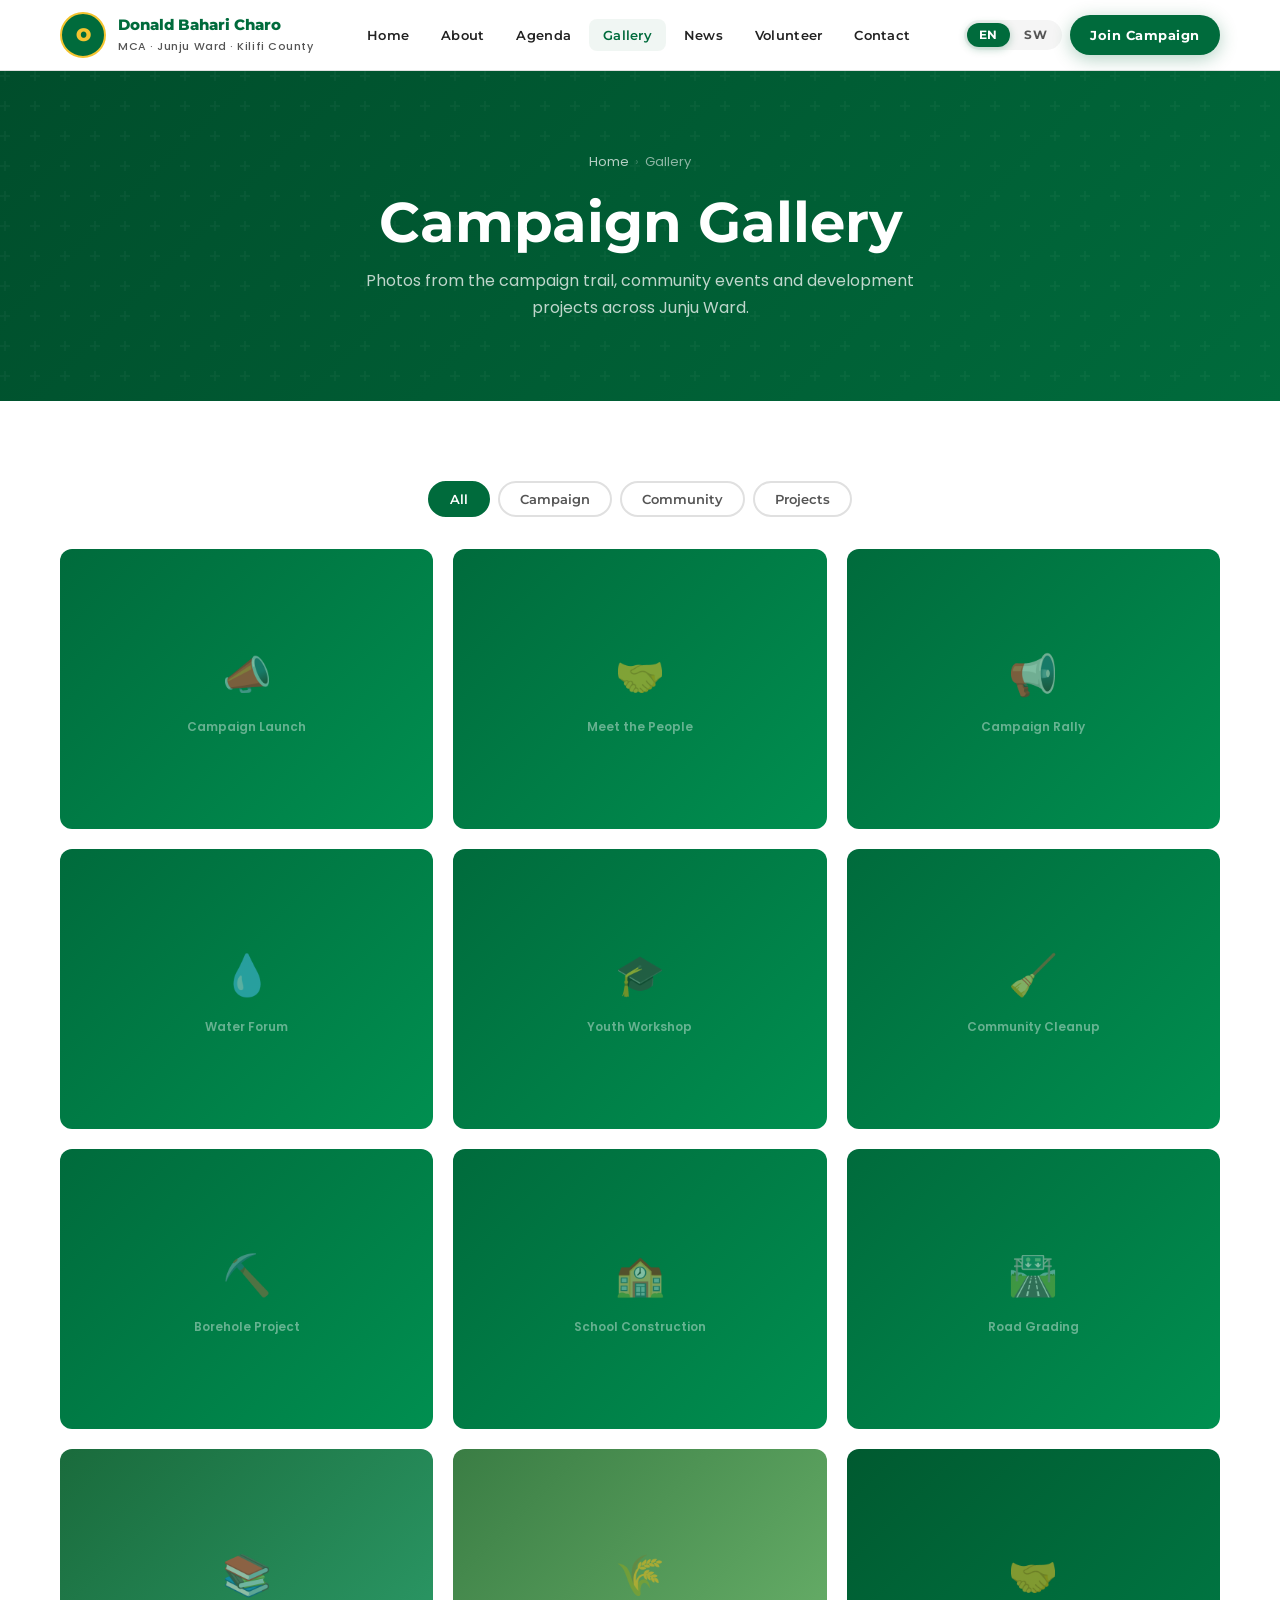
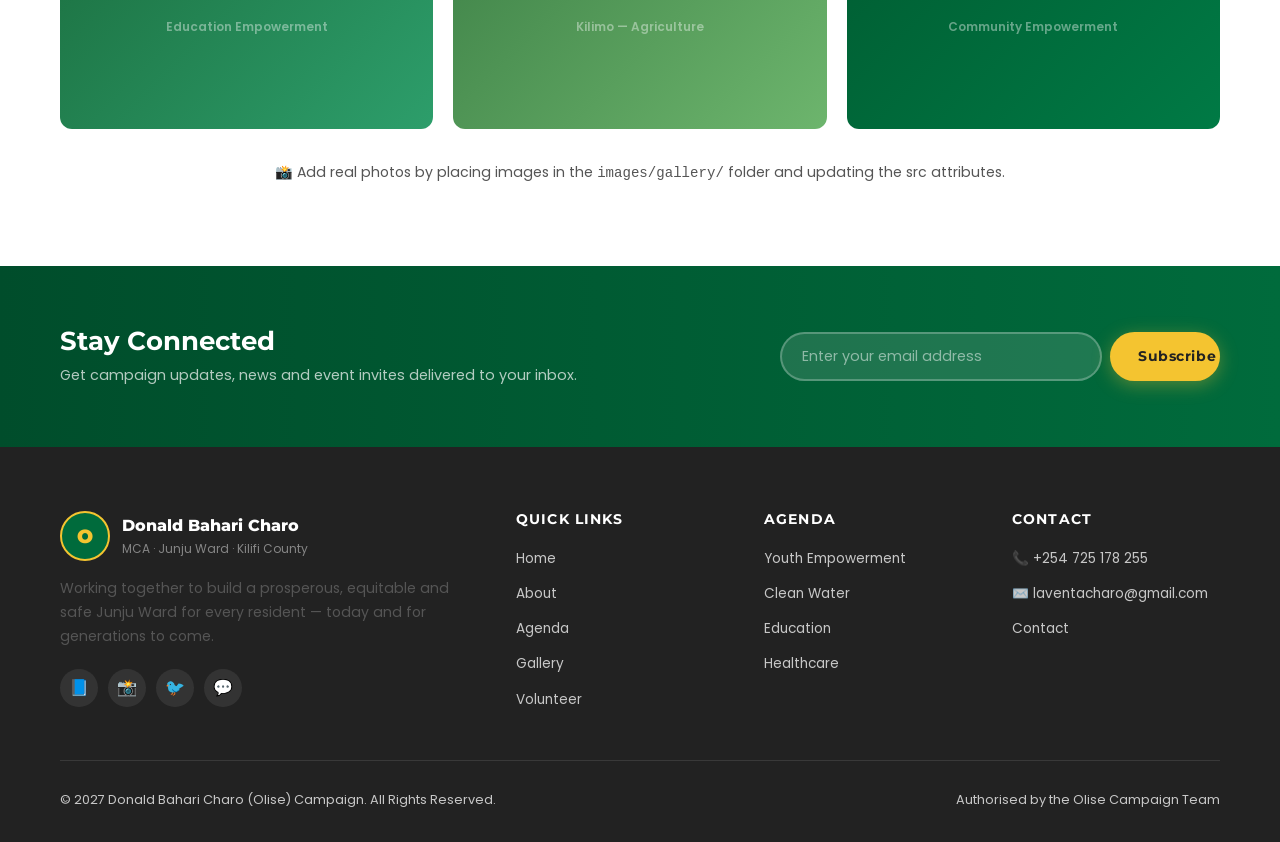
==== gallery.html @ 9260ac58 "Initial commit" ====
<!DOCTYPE html>
<html lang="en">
<head>
  <meta charset="UTF-8" />
  <meta name="viewport" content="width=device-width, initial-scale=1.0" />
  <title>Gallery — Donald Bahari Charo (Olise) MCA Candidate Junju Ward</title>
  <link rel="stylesheet" href="css/style.css" />
</head>
<body>

<!-- NAVBAR -->
<nav class="navbar">
  <div class="container">
    <div class="navbar-inner">
      <a href="index.html" class="navbar-brand">
        <div class="navbar-logo">O</div>
        <div class="navbar-brand-text">
          <span class="navbar-brand-name">Donald Bahari Charo</span>
          <span class="navbar-brand-sub">MCA · Junju Ward · Kilifi County</span>
        </div>
      </a>
      <ul class="navbar-nav">
        <li><a href="index.html" class="nav-link" data-i18n="nav_home">Home</a></li>
        <li><a href="about.html" class="nav-link" data-i18n="nav_about">About</a></li>
        <li><a href="agenda.html" class="nav-link" data-i18n="nav_agenda">Agenda</a></li>
        <li><a href="gallery.html" class="nav-link active" data-i18n="nav_gallery">Gallery</a></li>
        <li><a href="news.html" class="nav-link" data-i18n="nav_news">News</a></li>
        <li><a href="volunteer.html" class="nav-link" data-i18n="nav_volunteer">Volunteer</a></li>
        <li><a href="contact.html" class="nav-link" data-i18n="nav_contact">Contact</a></li>
      </ul>
      <div class="navbar-actions">
        <div class="lang-switcher">
          <button class="lang-btn active" data-lang="en">EN</button>
          <button class="lang-btn" data-lang="sw">SW</button>
        </div>
        <a href="volunteer.html" class="btn btn-primary btn-sm" data-i18n="nav_join">Join Campaign</a>
      </div>
      <button class="hamburger" aria-label="Toggle menu"><span></span><span></span><span></span></button>
    </div>
    <div class="mobile-menu">
      <a href="index.html" class="nav-link" data-i18n="nav_home">Home</a>
      <a href="about.html" class="nav-link" data-i18n="nav_about">About</a>
      <a href="agenda.html" class="nav-link" data-i18n="nav_agenda">Agenda</a>
      <a href="gallery.html" class="nav-link" data-i18n="nav_gallery">Gallery</a>
      <a href="news.html" class="nav-link" data-i18n="nav_news">News</a>
      <a href="volunteer.html" class="nav-link" data-i18n="nav_volunteer">Volunteer</a>
      <a href="contact.html" class="nav-link" data-i18n="nav_contact">Contact</a>
      <div style="padding:12px 24px;display:flex;gap:8px;">
        <button class="lang-btn" data-lang="en">EN</button>
        <button class="lang-btn" data-lang="sw">SW</button>
      </div>
    </div>
  </div>
</nav>

<!-- PAGE HERO -->
<section class="page-hero">
  <div class="container">
    <div class="breadcrumb">
      <a href="index.html">Home</a><span class="breadcrumb-sep">›</span><span data-i18n="nav_gallery">Gallery</span>
    </div>
    <h1 data-i18n="gallery_page_title">Campaign Gallery</h1>
    <p data-i18n="gallery_page_sub">Photos from the campaign trail, community events and development projects across Junju Ward.</p>
  </div>
</section>

<!-- GALLERY -->
<section class="section">
  <div class="container">
    <div class="gallery-filters">
      <button class="filter-btn active" data-filter="all" data-i18n="gallery_filter_all">All</button>
      <button class="filter-btn" data-filter="campaign" data-i18n="gallery_filter_campaign">Campaign</button>
      <button class="filter-btn" data-filter="community" data-i18n="gallery_filter_community">Community</button>
      <button class="filter-btn" data-filter="projects" data-i18n="gallery_filter_projects">Projects</button>
    </div>
    <div class="gallery-grid">
      <!-- Campaign photos -->
      <div class="gallery-item fade-in" data-category="campaign">
        <div class="gallery-placeholder">📣<span>Campaign Launch</span></div>
        <div class="gallery-overlay">🔍</div>
      </div>
      <div class="gallery-item fade-in stagger-1" data-category="campaign">
        <div class="gallery-placeholder">🤝<span>Meet the People</span></div>
        <div class="gallery-overlay">🔍</div>
      </div>
      <div class="gallery-item fade-in stagger-2" data-category="campaign">
        <div class="gallery-placeholder">📢<span>Campaign Rally</span></div>
        <div class="gallery-overlay">🔍</div>
      </div>
      <!-- Community events -->
      <div class="gallery-item fade-in stagger-1" data-category="community">
        <div class="gallery-placeholder">💧<span>Water Forum</span></div>
        <div class="gallery-overlay">🔍</div>
      </div>
      <div class="gallery-item fade-in stagger-2" data-category="community">
        <div class="gallery-placeholder">🎓<span>Youth Workshop</span></div>
        <div class="gallery-overlay">🔍</div>
      </div>
      <div class="gallery-item fade-in stagger-3" data-category="community">
        <div class="gallery-placeholder">🧹<span>Community Cleanup</span></div>
        <div class="gallery-overlay">🔍</div>
      </div>
      <!-- Projects -->
      <div class="gallery-item fade-in" data-category="projects">
        <div class="gallery-placeholder">⛏️<span>Borehole Project</span></div>
        <div class="gallery-overlay">🔍</div>
      </div>
      <div class="gallery-item fade-in stagger-1" data-category="projects">
        <div class="gallery-placeholder">🏫<span>School Construction</span></div>
        <div class="gallery-overlay">🔍</div>
      </div>
      <div class="gallery-item fade-in stagger-2" data-category="projects">
        <div class="gallery-placeholder">🛣️<span>Road Grading</span></div>
        <div class="gallery-overlay">🔍</div>
      </div>

      <!-- Education -->
      <div class="gallery-item fade-in stagger-1" data-category="community">
        <div class="gallery-placeholder" style="background:linear-gradient(135deg,#1a6b3c,#2d9e6b);">
          📚<span>Education Empowerment</span>
        </div>
        <div class="gallery-overlay">
          <div style="text-align:center;padding:16px;">
            <div style="font-size:2rem;margin-bottom:8px;">📚</div>
            <div style="font-family:var(--font-display);font-weight:700;font-size:0.85rem;color:var(--gold);">Empowering Education</div>
            <div style="font-size:0.75rem;color:rgba(255,255,255,0.8);margin-top:4px;">Bursary &amp; ECDE Support Drive</div>
          </div>
        </div>
      </div>

      <!-- Kilimo / Agriculture -->
      <div class="gallery-item fade-in stagger-2" data-category="projects">
        <div class="gallery-placeholder" style="background:linear-gradient(135deg,#3a7d44,#6db56d);">
          🌾<span>Kilimo — Agriculture</span>
        </div>
        <div class="gallery-overlay">
          <div style="text-align:center;padding:16px;">
            <div style="font-size:2rem;margin-bottom:8px;">🌾</div>
            <div style="font-family:var(--font-display);font-weight:700;font-size:0.85rem;color:var(--gold);">Kilimo — Maendeleo</div>
            <div style="font-size:0.75rem;color:rgba(255,255,255,0.8);margin-top:4px;">Modern Farming &amp; Irrigation Demo</div>
          </div>
        </div>
      </div>

      <!-- Community Empowerment -->
      <div class="gallery-item fade-in stagger-3" data-category="community">
        <div class="gallery-placeholder" style="background:linear-gradient(135deg,#005a30,#007a45);">
          🤝<span>Community Empowerment</span>
        </div>
        <div class="gallery-overlay">
          <div style="text-align:center;padding:16px;">
            <div style="font-size:2rem;margin-bottom:8px;">🤝</div>
            <div style="font-family:var(--font-display);font-weight:700;font-size:0.85rem;color:var(--gold);">Community Empowerment</div>
            <div style="font-size:0.75rem;color:rgba(255,255,255,0.8);margin-top:4px;">Women &amp; Youth Baraza, Junju Ward</div>
          </div>
        </div>
      </div>
    </div>
    <p style="text-align:center;margin-top:32px;color:var(--gray);font-size:0.88rem;">
      📸 Add real photos by placing images in the <code>images/gallery/</code> folder and updating the src attributes.
    </p>
  </div>
</section>

<!-- LIGHTBOX -->
<div class="lightbox" id="lightbox" role="dialog" aria-modal="true" aria-label="Image lightbox">
  <div class="lightbox-content">
    <span class="lightbox-close" id="lb-close" aria-label="Close lightbox">✕</span>
    <img class="lightbox-img" id="lb-img" src="" alt="Gallery image" />
  </div>
</div>

<!-- NEWSLETTER -->
<section class="newsletter-section">
  <div class="container">
    <div class="newsletter-inner">
      <div class="newsletter-text">
        <h3 data-i18n="newsletter_title">Stay Connected</h3>
        <p data-i18n="newsletter_sub">Get campaign updates, news and event invites delivered to your inbox.</p>
      </div>
      <form class="newsletter-form newsletter-form-el" data-demo="true" novalidate>
        <input type="email" class="newsletter-input" data-i18n="newsletter_placeholder" placeholder="Enter your email address" required />
        <button type="submit" class="btn btn-gold" data-i18n="newsletter_btn">Subscribe</button>
      </form>
    </div>
  </div>
</section>

<!-- FOOTER -->
<footer class="footer">
  <div class="container">
    <div class="footer-grid">
      <div class="footer-brand">
        <div class="footer-logo">
          <div class="footer-logo-icon">O</div>
          <div><div class="footer-logo-text">Donald Bahari Charo</div><div style="font-size:0.75rem;color:rgba(255,255,255,0.45);">MCA · Junju Ward · Kilifi County</div></div>
        </div>
        <p data-i18n="footer_tagline">Working together to build a prosperous, equitable and safe Junju Ward.</p>
        <div class="footer-social">
          <a href="#" class="footer-social-link">📘</a>
          <a href="#" class="footer-social-link">📸</a>
          <a href="#" class="footer-social-link">🐦</a>
          <a href="https://wa.me/254725178255" class="footer-social-link">💬</a>
        </div>
      </div>
      <div class="footer-col">
        <h5 data-i18n="footer_links">Quick Links</h5>
        <ul class="footer-links">
          <li><a href="index.html" data-i18n="nav_home">Home</a></li>
          <li><a href="about.html" data-i18n="nav_about">About</a></li>
          <li><a href="agenda.html" data-i18n="nav_agenda">Agenda</a></li>
          <li><a href="gallery.html" data-i18n="nav_gallery">Gallery</a></li>
          <li><a href="volunteer.html" data-i18n="nav_volunteer">Volunteer</a></li>
        </ul>
      </div>
      <div class="footer-col">
        <h5 data-i18n="footer_agenda_links">Agenda</h5>
        <ul class="footer-links">
          <li><a href="agenda.html#youth">Youth Empowerment</a></li>
          <li><a href="agenda.html#water">Clean Water</a></li>
          <li><a href="agenda.html#edu">Education</a></li>
          <li><a href="agenda.html#health">Healthcare</a></li>
        </ul>
      </div>
      <div class="footer-col">
        <h5 data-i18n="footer_contact_col">Contact</h5>
        <ul class="footer-links">
          <li><a href="tel:+254725178255">📞 +254 725 178 255</a></li>
          <li><a href="mailto:laventacharo@gmail.com">✉️ laventacharo@gmail.com</a></li>
          <li><a href="contact.html" data-i18n="nav_contact">Contact</a></li>
        </ul>
      </div>
    </div>
    <div class="footer-bottom">
      <span data-i18n="footer_copy">© 2027 Donald Bahari Charo (Olise) Campaign. All Rights Reserved.</span>
      <span data-i18n="footer_disclaimer">Authorised by the Olise Campaign Team</span>
    </div>
  </div>
</footer>

<button class="back-to-top" aria-label="Back to top">↑</button>
<script src="js/main.js"></script>
<script src="js/language.js"></script>
<script src="js/animations.js"></script>
</body>
</html>
---- css/style.css ----
/* ============================================================
   Donald Bahari Charo (Olise) - Campaign Website
   Junju Ward, Kilifi County
   Primary: #006B3C | Gold: #F4C430 | White: #FFFFFF
   ============================================================ */

@import url('https://fonts.googleapis.com/css2?family=Poppins:wght@300;400;500;600;700;800;900&family=Montserrat:wght@400;500;600;700;800;900&display=swap');

/* ── CSS Variables ── */
:root {
  --green: #006B3C;
  --green-dark: #004d2b;
  --green-light: #008f50;
  --gold: #F4C430;
  --gold-dark: #d4a820;
  --white: #FFFFFF;
  --dark: #222222;
  --gray: #555555;
  --light-gray: #f5f5f5;
  --border: #e0e0e0;
  --shadow: 0 4px 24px rgba(0,0,0,0.10);
  --shadow-lg: 0 8px 40px rgba(0,0,0,0.16);
  --radius: 12px;
  --radius-lg: 20px;
  --transition: 0.3s cubic-bezier(0.4,0,0.2,1);
  --font-display: 'Montserrat', sans-serif;
  --font-body: 'Poppins', sans-serif;
}

/* ── Reset & Base ── */
*, *::before, *::after { box-sizing: border-box; margin: 0; padding: 0; }
html { scroll-behavior: smooth; font-size: 16px; -webkit-text-size-adjust: 100%; }
body {
  font-family: var(--font-body);
  color: var(--dark);
  background: var(--white);
  line-height: 1.7;
  overflow-x: hidden;
  -webkit-font-smoothing: antialiased;
}
img { max-width: 100%; height: auto; display: block; }
video, iframe { max-width: 100%; }
a { text-decoration: none; color: inherit; }
ul { list-style: none; }
button { cursor: pointer; border: none; background: none; font-family: inherit; -webkit-tap-highlight-color: transparent; }
input, select, textarea { -webkit-appearance: none; appearance: none; }

/* ── Typography ── */
h1, h2, h3, h4, h5 { font-family: var(--font-display); font-weight: 700; line-height: 1.2; }
h1 { font-size: clamp(2rem, 5vw, 3.5rem); }
h2 { font-size: clamp(1.6rem, 3.5vw, 2.4rem); }
h3 { font-size: clamp(1.2rem, 2.5vw, 1.6rem); }
h4 { font-size: 1.1rem; }
p { color: var(--gray); }

/* ── Containers ── */
.container { max-width: 1200px; margin: 0 auto; padding: 0 24px; }
.section { padding: 80px 0; }
.section-header { text-align: center; margin-bottom: 56px; }
.section-header h2 { color: var(--dark); margin-bottom: 12px; }
.section-header p { color: var(--gray); max-width: 600px; margin: 0 auto; font-size: 1.05rem; }
.section-eyebrow {
  display: inline-block;
  font-family: var(--font-display);
  font-size: 0.75rem;
  font-weight: 700;
  letter-spacing: 0.18em;
  text-transform: uppercase;
  color: var(--gold-dark);
  background: rgba(244,196,48,0.12);
  border-left: 3px solid var(--gold);
  padding: 4px 14px 4px 10px;
  margin-bottom: 12px;
}

/* ── Buttons ── */
.btn {
  display: inline-flex;
  align-items: center;
  gap: 8px;
  padding: 13px 28px;
  border-radius: 50px;
  font-family: var(--font-display);
  font-size: 0.9rem;
  font-weight: 700;
  letter-spacing: 0.04em;
  transition: var(--transition);
  position: relative;
  overflow: hidden;
}
.btn::after {
  content: '';
  position: absolute;
  inset: 0;
  background: rgba(255,255,255,0);
  transition: var(--transition);
}
.btn:hover::after { background: rgba(255,255,255,0.08); }
.btn-primary { background: var(--green); color: var(--white); box-shadow: 0 4px 18px rgba(0,107,60,0.30); }
.btn-primary:hover { background: var(--green-dark); transform: translateY(-2px); box-shadow: 0 6px 24px rgba(0,107,60,0.40); }
.btn-gold { background: var(--gold); color: var(--dark); box-shadow: 0 4px 18px rgba(244,196,48,0.35); }
.btn-gold:hover { background: var(--gold-dark); transform: translateY(-2px); }
.btn-outline { background: transparent; color: var(--white); border: 2px solid var(--white); }
.btn-outline:hover { background: var(--white); color: var(--green); }
.btn-outline-green { background: transparent; color: var(--green); border: 2px solid var(--green); }
.btn-outline-green:hover { background: var(--green); color: var(--white); }
.btn-sm { padding: 9px 20px; font-size: 0.82rem; }
.btn-lg { padding: 16px 36px; font-size: 1rem; }

/* ── Navbar ── */
.navbar {
  position: sticky;
  top: 0;
  z-index: 1000;
  background: rgba(255,255,255,0.97);
  backdrop-filter: blur(12px);
  border-bottom: 1px solid var(--border);
  transition: box-shadow var(--transition);
}
.navbar.scrolled { box-shadow: var(--shadow); }
.navbar-inner {
  display: flex;
  align-items: center;
  justify-content: space-between;
  height: 70px;
  gap: 16px;
}
.navbar-brand {
  display: flex;
  align-items: center;
  gap: 12px;
  text-decoration: none;
}
.navbar-logo {
  width: 46px;
  height: 46px;
  border-radius: 50%;
  background: var(--green);
  display: flex;
  align-items: center;
  justify-content: center;
  font-family: var(--font-display);
  font-weight: 900;
  font-size: 1.1rem;
  color: var(--gold);
  flex-shrink: 0;
  border: 2px solid var(--gold);
}
.navbar-brand-text { line-height: 1.2; }
.navbar-brand-name {
  font-family: var(--font-display);
  font-weight: 800;
  font-size: 0.95rem;
  color: var(--green);
  display: block;
}
.navbar-brand-sub {
  font-size: 0.68rem;
  color: var(--gray);
  font-weight: 500;
  letter-spacing: 0.05em;
}
.navbar-nav {
  display: flex;
  align-items: center;
  gap: 4px;
}
.nav-link {
  font-family: var(--font-display);
  font-size: 0.82rem;
  font-weight: 600;
  color: var(--dark);
  padding: 8px 14px;
  border-radius: 8px;
  transition: var(--transition);
  letter-spacing: 0.02em;
}
.nav-link:hover, .nav-link.active { color: var(--green); background: rgba(0,107,60,0.06); }
.navbar-actions {
  display: flex;
  align-items: center;
  gap: 8px;
}
.lang-switcher {
  display: flex;
  align-items: center;
  background: var(--light-gray);
  border-radius: 50px;
  padding: 3px;
  gap: 2px;
}
.lang-btn {
  font-family: var(--font-display);
  font-size: 0.72rem;
  font-weight: 700;
  padding: 5px 12px;
  border-radius: 50px;
  color: var(--gray);
  transition: var(--transition);
  letter-spacing: 0.05em;
}
.lang-btn.active {
  background: var(--green);
  color: var(--white);
  box-shadow: 0 2px 8px rgba(0,107,60,0.3);
}
.hamburger {
  display: none;
  flex-direction: column;
  gap: 5px;
  padding: 8px;
  cursor: pointer;
}
.hamburger span {
  width: 24px;
  height: 2px;
  background: var(--dark);
  border-radius: 2px;
  transition: var(--transition);
  display: block;
}
.hamburger.open span:nth-child(1) { transform: translateY(7px) rotate(45deg); }
.hamburger.open span:nth-child(2) { opacity: 0; }
.hamburger.open span:nth-child(3) { transform: translateY(-7px) rotate(-45deg); }
.mobile-menu {
  display: none;
  background: var(--white);
  border-top: 1px solid var(--border);
  padding: 16px 0;
  flex-direction: column;
}
.mobile-menu .nav-link { padding: 12px 24px; border-radius: 0; font-size: 0.95rem; }
.mobile-menu.open { display: flex; }

/* ── Hero ── */
.hero {
  min-height: 100vh;
  background: linear-gradient(135deg, var(--green-dark) 0%, var(--green) 50%, #00a060 100%);
  position: relative;
  display: flex;
  align-items: center;
  overflow: hidden;
}
.hero::before {
  content: '';
  position: absolute;
  inset: 0;
  background: url("data:image/svg+xml,%3Csvg width='60' height='60' viewBox='0 0 60 60' xmlns='http://www.w3.org/2000/svg'%3E%3Cg fill='none' fill-rule='evenodd'%3E%3Cg fill='%23ffffff' fill-opacity='0.03'%3E%3Cpath d='M36 34v-4h-2v4h-4v2h4v4h2v-4h4v-2h-4zm0-30V0h-2v4h-4v2h4v4h2V6h4V4h-4zM6 34v-4H4v4H0v2h4v4h2v-4h4v-2H6zM6 4V0H4v4H0v2h4v4h2V6h4V4H6z'/%3E%3C/g%3E%3C/g%3E%3C/svg%3E");
}
.hero-bg-circle {
  position: absolute;
  border-radius: 50%;
  background: rgba(244,196,48,0.08);
}
.hero-bg-circle-1 { width: 600px; height: 600px; top: -200px; right: -100px; }
.hero-bg-circle-2 { width: 300px; height: 300px; bottom: -100px; left: -50px; }
.hero .container { position: relative; z-index: 1; }
.hero-content {
  display: grid;
  grid-template-columns: 1fr 1fr;
  align-items: center;
  gap: 60px;
  padding: 100px 0 80px;
}
.hero-text { color: var(--white); }
.hero-badge {
  display: inline-flex;
  align-items: center;
  gap: 8px;
  background: rgba(244,196,48,0.2);
  border: 1px solid rgba(244,196,48,0.4);
  color: var(--gold);
  font-family: var(--font-display);
  font-size: 0.75rem;
  font-weight: 700;
  letter-spacing: 0.12em;
  text-transform: uppercase;
  padding: 6px 16px;
  border-radius: 50px;
  margin-bottom: 20px;
}
.hero-badge::before { content: '✦'; font-size: 0.6rem; }
.hero-name { color: var(--white); margin-bottom: 6px; text-shadow: 0 2px 20px rgba(0,0,0,0.2); }
.hero-nickname {
  color: var(--gold);
  font-family: var(--font-display);
  font-size: 1rem;
  font-weight: 600;
  margin-bottom: 16px;
  letter-spacing: 0.06em;
}
.hero-title {
  font-size: 1.1rem;
  color: rgba(255,255,255,0.85);
  margin-bottom: 24px;
  font-weight: 500;
}
.hero-slogan {
  font-family: var(--font-display);
  font-size: 1.25rem;
  font-weight: 700;
  color: var(--gold);
  margin-bottom: 8px;
  font-style: italic;
}
.hero-slogan-2 {
  font-size: 0.95rem;
  color: rgba(255,255,255,0.7);
  margin-bottom: 36px;
  font-style: italic;
}
.hero-buttons { display: flex; flex-wrap: wrap; gap: 12px; }
.hero-image-wrap {
  display: flex;
  justify-content: center;
  align-items: flex-end;
  position: relative;
}
.hero-image-frame {
  position: relative;
  width: 100%;
  max-width: 420px;
}
/* Gold decorative border behind image */
.hero-image-frame::before {
  content: '';
  position: absolute;
  bottom: -14px;
  left: -14px;
  right: 14px;
  top: 14px;
  border: 3px solid var(--gold);
  border-radius: var(--radius-lg);
  z-index: 0;
  opacity: 0.7;
}
/* Second accent line */
.hero-image-frame::after {
  content: '';
  position: absolute;
  bottom: -6px;
  left: -6px;
  right: 6px;
  top: 6px;
  border: 1px solid rgba(244,196,48,0.3);
  border-radius: var(--radius-lg);
  z-index: 0;
}
.hero-image-frame img {
  position: relative;
  z-index: 1;
  width: 100%;
  height: auto;
  max-height: 560px;
  border-radius: var(--radius-lg);
  object-fit: cover;
  object-position: top center;
  display: block;
  filter: drop-shadow(0 20px 48px rgba(0,0,0,0.45));
  /* Subtle warm overlay to blend with green hero */
  -webkit-mask-image: linear-gradient(to bottom, black 75%, transparent 100%);
  mask-image: linear-gradient(to bottom, black 75%, transparent 100%);
}
.hero-image-placeholder {
  position: relative;
  z-index: 1;
  width: 100%;
  height: 420px;
  border-radius: var(--radius-lg);
  background: linear-gradient(160deg, rgba(244,196,48,0.3), rgba(0,107,60,0.5));
  display: flex;
  flex-direction: column;
  align-items: center;
  justify-content: center;
  color: rgba(255,255,255,0.7);
  font-size: 5rem;
  border: 2px solid rgba(244,196,48,0.3);
}
.hero-image-placeholder span {
  font-family: var(--font-display);
  font-size: 1rem;
  font-weight: 700;
  color: var(--gold);
  margin-top: 12px;
  letter-spacing: 0.1em;
}
.hero-float-card {
  position: absolute;
  background: rgba(255,255,255,0.14);
  backdrop-filter: blur(12px);
  -webkit-backdrop-filter: blur(12px);
  border: 1px solid rgba(255,255,255,0.25);
  border-radius: var(--radius);
  padding: 12px 20px;
  color: var(--white);
  z-index: 2;
}
.hero-float-1 { top: 40px; left: -44px; }
.hero-float-2 { bottom: 80px; right: -36px; }
.hero-float-label { font-size: 0.7rem; opacity: 0.75; font-weight: 500; letter-spacing: 0.05em; }
.hero-float-value { font-family: var(--font-display); font-size: 1.4rem; font-weight: 900; color: var(--gold); line-height: 1.1; }

/* ── Responsive hero image ── */
@media (max-width: 1280px) {
  .hero-image-frame { max-width: 360px; }
  .hero-float-1 { left: -20px; top: 30px; }
  .hero-float-2 { right: -16px; bottom: 60px; }
}
@media (max-width: 1024px) {
  .hero-image-frame { max-width: 300px; }
  .hero-float-1 { display: none; }
  .hero-float-2 { display: none; }
  .hero-image-frame::before { display: none; }
  .hero-image-frame::after { display: none; }
  .hero-image-frame img { border-radius: 16px; max-height: 400px; -webkit-mask-image: none; mask-image: none; }
}
@media (max-width: 768px) {
  .hero-image-wrap { display: none; }
}

/* ── Stats Section ── */
.stats-section {
  background: var(--green);
  padding: 60px 0;
  position: relative;
  overflow: hidden;
}
.stats-section::before {
  content: '';
  position: absolute;
  inset: 0;
  background: linear-gradient(90deg, var(--green-dark), var(--green), var(--green-light));
  opacity: 0.6;
}
.stats-grid {
  display: grid;
  grid-template-columns: repeat(4, 1fr);
  gap: 32px;
  position: relative;
}
.stat-item { text-align: center; color: var(--white); }
.stat-number {
  font-family: var(--font-display);
  font-size: 2.8rem;
  font-weight: 900;
  color: var(--gold);
  display: block;
  line-height: 1;
}
.stat-label { font-size: 0.85rem; color: rgba(255,255,255,0.8); margin-top: 6px; font-weight: 500; }
.stat-icon { font-size: 1.8rem; margin-bottom: 8px; }
.stat-divider { width: 1px; background: rgba(255,255,255,0.2); align-self: stretch; display: none; }

/* ── Countdown ── */
.countdown-section {
  background: var(--green-dark);
  padding: 48px 0;
  text-align: center;
  color: var(--white);
}
.countdown-label {
  font-family: var(--font-display);
  font-size: 0.8rem;
  letter-spacing: 0.18em;
  text-transform: uppercase;
  color: var(--gold);
  margin-bottom: 16px;
  font-weight: 700;
}
.countdown-grid {
  display: inline-flex;
  gap: 24px;
  justify-content: center;
}
.countdown-item { text-align: center; min-width: 80px; }
.countdown-num {
  font-family: var(--font-display);
  font-size: 3rem;
  font-weight: 900;
  color: var(--gold);
  display: block;
  line-height: 1;
  background: rgba(244,196,48,0.12);
  border: 2px solid rgba(244,196,48,0.3);
  border-radius: 12px;
  padding: 12px 8px;
  min-width: 80px;
}
.countdown-unit { font-size: 0.7rem; color: rgba(255,255,255,0.6); margin-top: 6px; letter-spacing: 0.08em; text-transform: uppercase; }
.countdown-sep { font-size: 2rem; color: var(--gold); align-self: center; font-weight: 700; margin-top: -20px; }

/* ── Vision / Mission ── */
.vision-section { background: var(--light-gray); }
.vision-grid { display: grid; grid-template-columns: 1fr 1fr; gap: 32px; }
.vision-card {
  background: var(--white);
  border-radius: var(--radius-lg);
  padding: 40px;
  box-shadow: var(--shadow);
  position: relative;
  overflow: hidden;
  border-left: 5px solid var(--green);
  transition: var(--transition);
}
.vision-card:hover { transform: translateY(-4px); box-shadow: var(--shadow-lg); }
.vision-card.mission { border-left-color: var(--gold); }
.vision-card-icon { font-size: 2.5rem; margin-bottom: 16px; }
.vision-card h3 { color: var(--green); margin-bottom: 12px; }
.vision-card.mission h3 { color: var(--gold-dark); }

/* ── Agenda Preview ── */
.agenda-grid {
  display: grid;
  grid-template-columns: repeat(3, 1fr);
  gap: 24px;
}
.agenda-card {
  background: var(--white);
  border-radius: var(--radius-lg);
  padding: 32px 24px;
  box-shadow: var(--shadow);
  border-top: 4px solid var(--green);
  transition: var(--transition);
  cursor: pointer;
  position: relative;
  overflow: hidden;
}
.agenda-card::before {
  content: '';
  position: absolute;
  bottom: 0;
  left: 0;
  right: 0;
  height: 3px;
  background: linear-gradient(90deg, var(--green), var(--gold));
  transform: scaleX(0);
  transition: var(--transition);
}
.agenda-card:hover { transform: translateY(-6px); box-shadow: var(--shadow-lg); }
.agenda-card:hover::before { transform: scaleX(1); }
.agenda-icon {
  width: 56px;
  height: 56px;
  border-radius: 14px;
  background: rgba(0,107,60,0.08);
  display: flex;
  align-items: center;
  justify-content: center;
  font-size: 1.6rem;
  margin-bottom: 16px;
  transition: var(--transition);
}
.agenda-card:hover .agenda-icon { background: var(--green); }
.agenda-card h4 { color: var(--dark); margin-bottom: 8px; }
.agenda-card p { font-size: 0.88rem; color: var(--gray); line-height: 1.6; }
.agenda-progress {
  margin-top: 16px;
  height: 4px;
  background: var(--light-gray);
  border-radius: 50px;
  overflow: hidden;
}
.agenda-progress-fill {
  height: 100%;
  background: linear-gradient(90deg, var(--green), var(--green-light));
  border-radius: 50px;
  transition: width 1s cubic-bezier(0.4,0,0.2,1);
}

/* ── Testimonials ── */
.testimonials-section { background: var(--green-dark); overflow: hidden; }
.testimonials-section .section-header h2 { color: var(--white); }
.testimonials-section .section-header p { color: rgba(255,255,255,0.6); }
.testimonials-section .section-eyebrow { color: var(--gold); background: rgba(244,196,48,0.15); }
.testimonials-slider { position: relative; overflow: hidden; }
.testimonials-track {
  display: flex;
  transition: transform 0.5s cubic-bezier(0.4,0,0.2,1);
}
.testimonial-card {
  flex: 0 0 100%;
  padding: 0 16px;
}
.testimonial-inner {
  background: rgba(255,255,255,0.06);
  border: 1px solid rgba(255,255,255,0.12);
  border-radius: var(--radius-lg);
  padding: 40px;
  max-width: 760px;
  margin: 0 auto;
  text-align: center;
}
.testimonial-quote {
  font-size: 1.15rem;
  color: rgba(255,255,255,0.9);
  font-style: italic;
  line-height: 1.8;
  margin-bottom: 24px;
}
.testimonial-quote::before { content: '"'; color: var(--gold); font-size: 3rem; line-height: 0; vertical-align: -0.4em; margin-right: 4px; }
.testimonial-author { font-family: var(--font-display); font-weight: 700; color: var(--gold); }
.testimonial-location { font-size: 0.82rem; color: rgba(255,255,255,0.5); }
.slider-controls { display: flex; justify-content: center; gap: 8px; margin-top: 28px; }
.slider-dot { width: 8px; height: 8px; border-radius: 50%; background: rgba(255,255,255,0.3); cursor: pointer; transition: var(--transition); border: none; }
.slider-dot.active { background: var(--gold); width: 24px; border-radius: 4px; }
.slider-arrows { display: flex; justify-content: center; gap: 12px; margin-top: 16px; }
.slider-arrow {
  width: 44px;
  height: 44px;
  border-radius: 50%;
  border: 2px solid rgba(255,255,255,0.3);
  color: var(--white);
  display: flex;
  align-items: center;
  justify-content: center;
  cursor: pointer;
  transition: var(--transition);
  font-size: 1.1rem;
}
.slider-arrow:hover { border-color: var(--gold); color: var(--gold); }

/* ── News Cards ── */
.news-grid { display: grid; grid-template-columns: repeat(3, 1fr); gap: 24px; }
.news-card {
  background: var(--white);
  border-radius: var(--radius-lg);
  overflow: hidden;
  box-shadow: var(--shadow);
  transition: var(--transition);
}
.news-card:hover { transform: translateY(-4px); box-shadow: var(--shadow-lg); }
.news-card-img {
  height: 200px;
  background: linear-gradient(135deg, var(--green), var(--green-light));
  display: flex;
  align-items: center;
  justify-content: center;
  font-size: 3rem;
  overflow: hidden;
  position: relative;
}
.news-card-img img { width: 100%; height: 100%; object-fit: cover; }
.news-card-body { padding: 24px; }
.news-card-category {
  font-size: 0.7rem;
  font-weight: 700;
  letter-spacing: 0.1em;
  text-transform: uppercase;
  color: var(--green);
  margin-bottom: 8px;
}
.news-card-body h4 { color: var(--dark); margin-bottom: 8px; font-size: 1rem; }
.news-card-body p { font-size: 0.88rem; }
.news-card-meta { display: flex; align-items: center; justify-content: space-between; margin-top: 16px; }
.news-date { font-size: 0.78rem; color: var(--gray); }
.news-read-more {
  font-size: 0.82rem;
  font-weight: 600;
  color: var(--green);
  display: flex;
  align-items: center;
  gap: 4px;
}

/* ── FAQ ── */
.faq-section { background: var(--light-gray); }
.faq-list { max-width: 800px; margin: 0 auto; display: flex; flex-direction: column; gap: 12px; }
.faq-item {
  background: var(--white);
  border-radius: var(--radius);
  box-shadow: var(--shadow);
  overflow: hidden;
  border-left: 4px solid transparent;
  transition: var(--transition);
}
.faq-item.open { border-left-color: var(--green); }
.faq-question {
  display: flex;
  justify-content: space-between;
  align-items: center;
  padding: 20px 24px;
  cursor: pointer;
  font-family: var(--font-display);
  font-weight: 600;
  font-size: 0.95rem;
  color: var(--dark);
}
.faq-icon {
  width: 28px;
  height: 28px;
  border-radius: 50%;
  background: rgba(0,107,60,0.08);
  display: flex;
  align-items: center;
  justify-content: center;
  font-size: 1.2rem;
  color: var(--green);
  flex-shrink: 0;
  transition: var(--transition);
}
.faq-item.open .faq-icon { background: var(--green); color: var(--white); transform: rotate(45deg); }
.faq-answer { padding: 0 24px; max-height: 0; overflow: hidden; transition: max-height 0.4s ease, padding 0.3s ease; }
.faq-item.open .faq-answer { max-height: 300px; padding-bottom: 20px; }
.faq-answer p { color: var(--gray); font-size: 0.9rem; }

/* ── CTA / Donate ── */
.cta-section {
  background: linear-gradient(135deg, var(--green-dark), var(--green));
  padding: 80px 0;
  text-align: center;
  color: var(--white);
  position: relative;
  overflow: hidden;
}
.cta-section::before {
  content: '';
  position: absolute;
  width: 500px;
  height: 500px;
  border-radius: 50%;
  background: rgba(244,196,48,0.06);
  top: -200px;
  right: -100px;
}
.cta-section h2 { color: var(--white); margin-bottom: 12px; }
.cta-section p { color: rgba(255,255,255,0.75); max-width: 560px; margin: 0 auto 32px; font-size: 1.05rem; }
.cta-buttons { display: flex; justify-content: center; gap: 16px; flex-wrap: wrap; }

/* ── Volunteer Form ── */
.form-card {
  background: var(--white);
  border-radius: var(--radius-lg);
  padding: 48px;
  box-shadow: var(--shadow-lg);
  max-width: 720px;
  margin: 0 auto;
}
.form-grid { display: grid; grid-template-columns: 1fr 1fr; gap: 20px; }
.form-group { display: flex; flex-direction: column; gap: 6px; }
.form-group.full { grid-column: 1 / -1; }
.form-label {
  font-family: var(--font-display);
  font-size: 0.82rem;
  font-weight: 600;
  color: var(--dark);
  letter-spacing: 0.02em;
}
.form-input, .form-select, .form-textarea {
  width: 100%;
  padding: 12px 16px;
  border: 2px solid var(--border);
  border-radius: 10px;
  font-family: var(--font-body);
  font-size: 0.9rem;
  color: var(--dark);
  background: var(--white);
  transition: var(--transition);
  outline: none;
}
.form-input:focus, .form-select:focus, .form-textarea:focus { border-color: var(--green); box-shadow: 0 0 0 3px rgba(0,107,60,0.1); }
.form-textarea { min-height: 120px; resize: vertical; }
.checkbox-group { display: flex; flex-wrap: wrap; gap: 10px; margin-top: 4px; }
.checkbox-label {
  display: flex;
  align-items: center;
  gap: 8px;
  font-size: 0.85rem;
  cursor: pointer;
  padding: 8px 14px;
  border: 2px solid var(--border);
  border-radius: 8px;
  transition: var(--transition);
}
.checkbox-label:hover { border-color: var(--green); }
.checkbox-label input:checked + span { color: var(--green); font-weight: 600; }
.checkbox-label input { accent-color: var(--green); }

/* ── Contact ── */
.contact-grid { display: grid; grid-template-columns: 1fr 1.4fr; gap: 40px; align-items: start; }
.contact-info { display: flex; flex-direction: column; gap: 24px; }
.contact-card {
  background: var(--white);
  border-radius: var(--radius);
  padding: 24px;
  box-shadow: var(--shadow);
  display: flex;
  gap: 16px;
  align-items: flex-start;
}
.contact-icon {
  width: 48px;
  height: 48px;
  border-radius: 12px;
  background: rgba(0,107,60,0.08);
  display: flex;
  align-items: center;
  justify-content: center;
  font-size: 1.4rem;
  flex-shrink: 0;
}
.contact-card h4 { color: var(--dark); margin-bottom: 4px; font-size: 0.95rem; }
.contact-card p, .contact-card a { color: var(--gray); font-size: 0.88rem; }
.contact-card a:hover { color: var(--green); }
.social-links { display: flex; gap: 12px; flex-wrap: wrap; }
.social-link {
  display: flex;
  align-items: center;
  gap: 8px;
  padding: 10px 18px;
  border-radius: 50px;
  background: var(--light-gray);
  font-size: 0.82rem;
  font-weight: 600;
  transition: var(--transition);
}
.social-link:hover { background: var(--green); color: var(--white); }
.map-placeholder {
  background: var(--light-gray);
  border-radius: var(--radius-lg);
  height: 300px;
  display: flex;
  align-items: center;
  justify-content: center;
  font-size: 3rem;
  border: 2px dashed var(--border);
  flex-direction: column;
  gap: 12px;
  color: var(--gray);
  margin-top: 24px;
}
.map-placeholder span { font-size: 0.9rem; font-weight: 500; }

/* ── Gallery ── */
.gallery-filters { display: flex; flex-wrap: wrap; gap: 8px; margin-bottom: 32px; justify-content: center; }
.filter-btn {
  padding: 8px 20px;
  border-radius: 50px;
  border: 2px solid var(--border);
  font-size: 0.82rem;
  font-weight: 600;
  font-family: var(--font-display);
  color: var(--gray);
  transition: var(--transition);
}
.filter-btn:hover, .filter-btn.active { border-color: var(--green); background: var(--green); color: var(--white); }
.gallery-grid {
  display: grid;
  grid-template-columns: repeat(3, 1fr);
  gap: 20px;
}
.gallery-item {
  border-radius: var(--radius);
  overflow: hidden;
  cursor: pointer;
  position: relative;
  aspect-ratio: 4/3;
  background: linear-gradient(135deg, var(--green), var(--green-light));
}
.gallery-item-img {
  width: 100%;
  height: 100%;
  object-fit: cover;
  transition: transform 0.4s;
}
.gallery-item:hover .gallery-item-img { transform: scale(1.06); }
.gallery-overlay {
  position: absolute;
  inset: 0;
  background: rgba(0,107,60,0.82);
  display: flex;
  align-items: center;
  justify-content: center;
  opacity: 0;
  transition: var(--transition);
  font-size: 2rem;
  color: var(--white);
  flex-direction: column;
  gap: 4px;
  padding: 12px;
  text-align: center;
}
.gallery-item:hover .gallery-overlay { opacity: 1; }
.gallery-placeholder {
  width: 100%;
  height: 100%;
  display: flex;
  align-items: center;
  justify-content: center;
  font-size: 2.5rem;
  color: rgba(255,255,255,0.5);
  flex-direction: column;
  gap: 8px;
}
.gallery-placeholder span { font-size: 0.75rem; color: rgba(255,255,255,0.4); font-weight: 600; }

/* ── Lightbox ── */
.lightbox {
  position: fixed;
  inset: 0;
  background: rgba(0,0,0,0.92);
  z-index: 9999;
  display: none;
  align-items: center;
  justify-content: center;
}
.lightbox.open { display: flex; }
.lightbox-content { position: relative; max-width: 90vw; max-height: 90vh; }
.lightbox-close {
  position: absolute;
  top: -48px;
  right: 0;
  color: var(--white);
  font-size: 2rem;
  cursor: pointer;
  transition: var(--transition);
}
.lightbox-close:hover { color: var(--gold); }
.lightbox-img { max-width: 90vw; max-height: 80vh; border-radius: var(--radius); object-fit: contain; }

/* ── About ── */
.about-hero {
  background: linear-gradient(135deg, var(--green-dark), var(--green));
  padding: 100px 0 80px;
  color: var(--white);
}
.about-hero-content { display: grid; grid-template-columns: auto 1fr; gap: 48px; align-items: center; }
.about-portrait {
  width: 200px;
  height: 200px;
  border-radius: 50%;
  background: rgba(244,196,48,0.2);
  border: 5px solid var(--gold);
  display: flex;
  align-items: center;
  justify-content: center;
  font-size: 5rem;
  flex-shrink: 0;
  overflow: hidden;
}
.about-portrait img { width: 100%; height: 100%; object-fit: cover; }
.about-hero h1 { color: var(--white); }
.about-hero p { color: rgba(255,255,255,0.75); margin-top: 8px; }
.values-grid { display: grid; grid-template-columns: repeat(4, 1fr); gap: 24px; }
.value-card {
  background: var(--white);
  border-radius: var(--radius-lg);
  padding: 32px 24px;
  text-align: center;
  box-shadow: var(--shadow);
  transition: var(--transition);
  border-bottom: 4px solid var(--green);
}
.value-card:hover { transform: translateY(-4px); box-shadow: var(--shadow-lg); }
.value-icon { font-size: 2.4rem; margin-bottom: 12px; }
.value-card h4 { color: var(--green); margin-bottom: 8px; }
.value-card p { font-size: 0.85rem; }
.timeline { position: relative; padding-left: 40px; }
.timeline::before {
  content: '';
  position: absolute;
  left: 12px;
  top: 0;
  bottom: 0;
  width: 3px;
  background: linear-gradient(to bottom, var(--green), var(--gold));
  border-radius: 3px;
}
.timeline-item { position: relative; margin-bottom: 36px; }
.timeline-dot {
  position: absolute;
  left: -34px;
  top: 4px;
  width: 20px;
  height: 20px;
  border-radius: 50%;
  background: var(--green);
  border: 4px solid var(--white);
  box-shadow: 0 0 0 3px var(--green);
}
.timeline-year {
  font-family: var(--font-display);
  font-size: 0.75rem;
  font-weight: 700;
  color: var(--gold-dark);
  letter-spacing: 0.08em;
  margin-bottom: 4px;
}
.timeline-title { font-family: var(--font-display); font-weight: 700; color: var(--dark); margin-bottom: 6px; }
.timeline-desc { font-size: 0.88rem; color: var(--gray); }

/* ── Agenda page ── */
.agenda-hero { background: linear-gradient(135deg, var(--green-dark), var(--green)); padding: 80px 0; color: var(--white); text-align: center; }
.agenda-hero h1 { color: var(--white); margin-bottom: 12px; }
.agenda-hero p { color: rgba(255,255,255,0.75); max-width: 600px; margin: 0 auto; }
.agenda-item-card {
  background: var(--white);
  border-radius: var(--radius-lg);
  padding: 40px;
  box-shadow: var(--shadow);
  margin-bottom: 32px;
  border-left: 6px solid var(--green);
  transition: var(--transition);
}
.agenda-item-card:nth-child(even) { border-left-color: var(--gold); }
.agenda-item-card:hover { box-shadow: var(--shadow-lg); }
.agenda-item-header { display: flex; align-items: center; gap: 20px; margin-bottom: 24px; }
.agenda-item-icon { font-size: 2.5rem; }
.agenda-item-header h3 { color: var(--dark); margin-bottom: 4px; }
.agenda-item-header p { color: var(--gray); font-size: 0.88rem; }
.agenda-sub-grid { display: grid; grid-template-columns: repeat(2, 1fr); gap: 16px; margin-top: 20px; }
.agenda-sub-item {
  display: flex;
  align-items: flex-start;
  gap: 12px;
  padding: 16px;
  background: var(--light-gray);
  border-radius: var(--radius);
}
.agenda-sub-item-icon { font-size: 1.2rem; flex-shrink: 0; margin-top: 2px; }
.agenda-sub-item h5 { color: var(--dark); font-size: 0.88rem; margin-bottom: 2px; }
.agenda-sub-item p { font-size: 0.8rem; }
.progress-bar-wrap { margin-top: 20px; }
.progress-label { display: flex; justify-content: space-between; margin-bottom: 6px; font-size: 0.8rem; font-weight: 600; color: var(--gray); }
.progress-bar-bg { height: 8px; background: var(--light-gray); border-radius: 50px; overflow: hidden; }
.progress-bar-fill {
  height: 100%;
  background: linear-gradient(90deg, var(--green), var(--green-light));
  border-radius: 50px;
  transition: width 1.2s cubic-bezier(0.4,0,0.2,1);
}

/* ── Newsletter ── */
.newsletter-section {
  background: linear-gradient(90deg, var(--green-dark), var(--green));
  padding: 60px 0;
}
.newsletter-inner {
  display: flex;
  align-items: center;
  justify-content: space-between;
  gap: 32px;
  flex-wrap: wrap;
}
.newsletter-text h3 { color: var(--white); margin-bottom: 6px; }
.newsletter-text p { color: rgba(255,255,255,0.7); font-size: 0.9rem; }
.newsletter-form { display: flex; gap: 8px; flex: 1; max-width: 440px; }
.newsletter-input {
  flex: 1;
  padding: 12px 20px;
  border-radius: 50px;
  border: 2px solid rgba(255,255,255,0.25);
  background: rgba(255,255,255,0.12);
  color: var(--white);
  font-family: var(--font-body);
  font-size: 0.9rem;
  outline: none;
  transition: var(--transition);
}
.newsletter-input::placeholder { color: rgba(255,255,255,0.5); }
.newsletter-input:focus { border-color: var(--gold); background: rgba(255,255,255,0.18); }

/* ── Footer ── */
.footer {
  background: var(--dark);
  color: rgba(255,255,255,0.75);
  padding: 64px 0 32px;
}
.footer-grid { display: grid; grid-template-columns: 2fr 1fr 1fr 1fr; gap: 40px; margin-bottom: 48px; }
.footer-brand { }
.footer-logo {
  display: flex;
  align-items: center;
  gap: 12px;
  margin-bottom: 16px;
}
.footer-logo-icon {
  width: 50px;
  height: 50px;
  border-radius: 50%;
  background: var(--green);
  display: flex;
  align-items: center;
  justify-content: center;
  font-family: var(--font-display);
  font-weight: 900;
  font-size: 1.2rem;
  color: var(--gold);
  border: 2px solid var(--gold);
}
.footer-logo-text { font-family: var(--font-display); font-weight: 800; font-size: 1rem; color: var(--white); }
.footer-brand p { font-size: 0.88rem; line-height: 1.7; margin-bottom: 20px; }
.footer-social { display: flex; gap: 10px; }
.footer-social-link {
  width: 38px;
  height: 38px;
  border-radius: 50%;
  background: rgba(255,255,255,0.08);
  display: flex;
  align-items: center;
  justify-content: center;
  color: var(--white);
  transition: var(--transition);
  font-size: 1rem;
}
.footer-social-link:hover { background: var(--green); }
.footer-col h5 { font-family: var(--font-display); color: var(--white); font-size: 0.88rem; letter-spacing: 0.08em; text-transform: uppercase; margin-bottom: 16px; }
.footer-links { display: flex; flex-direction: column; gap: 8px; }
.footer-links a { font-size: 0.85rem; transition: var(--transition); }
.footer-links a:hover { color: var(--gold); }
.footer-bottom {
  border-top: 1px solid rgba(255,255,255,0.1);
  padding-top: 28px;
  display: flex;
  justify-content: space-between;
  align-items: center;
  font-size: 0.8rem;
  flex-wrap: wrap;
  gap: 8px;
}
.footer-bottom a:hover { color: var(--gold); }

/* ── Back to top ── */
.back-to-top {
  position: fixed;
  bottom: 32px;
  right: 32px;
  width: 48px;
  height: 48px;
  border-radius: 50%;
  background: var(--green);
  color: var(--white);
  display: flex;
  align-items: center;
  justify-content: center;
  font-size: 1.3rem;
  box-shadow: 0 4px 18px rgba(0,107,60,0.4);
  cursor: pointer;
  z-index: 500;
  opacity: 0;
  transform: translateY(20px);
  transition: var(--transition);
  border: none;
}
.back-to-top.visible { opacity: 1; transform: translateY(0); }
.back-to-top:hover { background: var(--green-dark); transform: translateY(-3px); }

/* ── Page Hero (shared) ── */
.page-hero {
  background: linear-gradient(135deg, var(--green-dark), var(--green));
  padding: 80px 0;
  text-align: center;
  color: var(--white);
  position: relative;
  overflow: hidden;
}
.page-hero::before {
  content: '';
  position: absolute;
  inset: 0;
  background: url("data:image/svg+xml,%3Csvg width='60' height='60' viewBox='0 0 60 60' xmlns='http://www.w3.org/2000/svg'%3E%3Cg fill='none' fill-rule='evenodd'%3E%3Cg fill='%23ffffff' fill-opacity='0.03'%3E%3Cpath d='M36 34v-4h-2v4h-4v2h4v4h2v-4h4v-2h-4zm0-30V0h-2v4h-4v2h4v4h2V6h4V4h-4zM6 34v-4H4v4H0v2h4v4h2v-4h4v-2H6zM6 4V0H4v4H0v2h4v4h2V6h4V4H6z'/%3E%3C/g%3E%3C/g%3E%3C/svg%3E");
}
.page-hero h1 { color: var(--white); margin-bottom: 10px; position: relative; }
.page-hero p { color: rgba(255,255,255,0.75); max-width: 600px; margin: 0 auto; position: relative; }
.breadcrumb {
  display: flex;
  justify-content: center;
  gap: 6px;
  font-size: 0.82rem;
  color: rgba(255,255,255,0.55);
  margin-bottom: 16px;
  position: relative;
}
.breadcrumb a { color: rgba(255,255,255,0.7); }
.breadcrumb a:hover { color: var(--gold); }
.breadcrumb-sep { opacity: 0.4; }

/* ── Animations ── */
.fade-in { opacity: 0; transform: translateY(24px); transition: opacity 0.6s ease, transform 0.6s ease; }
.fade-in.visible { opacity: 1; transform: translateY(0); }
.fade-in-left { opacity: 0; transform: translateX(-24px); transition: opacity 0.6s ease, transform 0.6s ease; }
.fade-in-left.visible { opacity: 1; transform: translateX(0); }
.fade-in-right { opacity: 0; transform: translateX(24px); transition: opacity 0.6s ease, transform 0.6s ease; }
.fade-in-right.visible { opacity: 1; transform: translateX(0); }
.stagger-1 { transition-delay: 0.1s; }
.stagger-2 { transition-delay: 0.2s; }
.stagger-3 { transition-delay: 0.3s; }
.stagger-4 { transition-delay: 0.4s; }

/* ── Search ── */
.search-bar {
  display: flex;
  gap: 8px;
  max-width: 480px;
  margin: 0 auto 40px;
}
.search-input {
  flex: 1;
  padding: 12px 20px;
  border: 2px solid var(--border);
  border-radius: 50px;
  font-family: var(--font-body);
  font-size: 0.9rem;
  outline: none;
  transition: var(--transition);
}
.search-input:focus { border-color: var(--green); }

/* ── Utility ── */
.text-center { text-align: center; }
.text-green { color: var(--green); }
.text-gold { color: var(--gold-dark); }
.bg-light { background: var(--light-gray); }
.mt-4 { margin-top: 16px; }
.mt-8 { margin-top: 32px; }
.mb-4 { margin-bottom: 16px; }
.gold-line {
  display: block;
  width: 60px;
  height: 4px;
  background: linear-gradient(90deg, var(--green), var(--gold));
  border-radius: 2px;
  margin: 12px auto 0;
}
.tag {
  display: inline-block;
  padding: 4px 12px;
  border-radius: 50px;
  background: rgba(0,107,60,0.08);
  color: var(--green);
  font-size: 0.75rem;
  font-weight: 600;
  letter-spacing: 0.04em;
}
.tag-gold { background: rgba(244,196,48,0.15); color: var(--gold-dark); }

/* ── Named responsive grids ── */
.vol-why-grid { grid-template-columns: repeat(3, 1fr) !important; }
.team-grid {
  display: grid;
  grid-template-columns: repeat(3, 1fr);
  gap: 24px;
}
.social-cards-grid {
  display: grid;
  grid-template-columns: 1fr 1fr;
  gap: 24px;
  max-width: 700px;
  margin: 0 auto;
}

/* ── About bio grid ── */
.about-bio-grid {
  display: grid;
  grid-template-columns: 1fr 1fr;
  gap: 56px;
  align-items: start;
}

/* ════════════════════════════════════════════════════
   RESPONSIVE SYSTEM
   Breakpoints:
     1280px  — large desktop (minor tweaks)
     1024px  — tablet landscape / small laptop
      768px  — tablet portrait
      600px  — large phone
      480px  — mid phone
      360px  — small phone
   ════════════════════════════════════════════════════ */

/* ── 1280px — large desktop ── */
@media (max-width: 1280px) {
  .container { padding: 0 20px; }
  .hero-image-frame { width: 300px; }
  .hero-float-1 { left: -16px; }
  .hero-float-2 { right: -8px; }
}

/* ── 1024px — tablet landscape ── */
@media (max-width: 1024px) {
  /* Layout */
  .container { padding: 0 20px; }
  .section { padding: 70px 0; }

  /* Navbar */
  .navbar-brand-text { display: none; }

  /* Hero */
  .hero-content { gap: 36px; padding: 80px 0 60px; }
  .hero-image-frame { width: 280px; }
  .hero-float-1 { display: none; }
  .hero-float-2 { display: none; }

  /* Stats */
  .stats-grid { grid-template-columns: repeat(2, 1fr); gap: 24px; }

  /* Agenda cards */
  .agenda-grid { grid-template-columns: repeat(2, 1fr); gap: 20px; }

  /* News */
  .news-grid { grid-template-columns: repeat(2, 1fr); gap: 20px; }

  /* About */
  .about-hero-content { gap: 32px; }
  .values-grid { grid-template-columns: repeat(2, 1fr); gap: 20px; }

  /* Agenda page sub-items */
  .agenda-sub-grid { grid-template-columns: repeat(2, 1fr); }

  /* Footer */
  .footer-grid { grid-template-columns: 1fr 1fr; gap: 32px; }

  /* Contact */
  .contact-grid { gap: 28px; }

  /* Gallery */
  .gallery-grid { grid-template-columns: repeat(3, 1fr); gap: 16px; }

  /* Countdown */
  .countdown-num { font-size: 2.4rem; min-width: 68px; }
}

/* ── 768px — tablet portrait ── */
@media (max-width: 768px) {
  /* Base */
  :root { font-size: 15px; }
  .container { padding: 0 16px; }
  .section { padding: 56px 0; }
  .section-header { margin-bottom: 40px; }

  /* Navbar */
  .navbar-inner { height: 64px; }
  .navbar-brand-text { display: none; }
  .navbar-nav { display: none; }
  .navbar-actions .btn { display: none; }
  .navbar-actions { gap: 6px; }
  .hamburger { display: flex; }

  /* Hero */
  .hero { min-height: auto; }
  .hero-content {
    grid-template-columns: 1fr;
    text-align: center;
    padding: 72px 0 56px;
    gap: 0;
  }
  .hero-image-wrap {
    display: flex;
    justify-content: center;
  }
  .hero-badge { font-size: 0.7rem; padding: 5px 14px; }
  .hero-name { font-size: clamp(1.8rem, 6vw, 2.8rem); }
  .hero-slogan { font-size: 1.05rem; }
  .hero-slogan-2 { font-size: 0.88rem; }
  .hero-buttons {
    justify-content: center;
    flex-wrap: wrap;
    gap: 10px;
  }
  .hero-buttons .btn { padding: 11px 22px; font-size: 0.85rem; }

  /* Countdown */
  .countdown-section { padding: 36px 0; }
  .countdown-label { font-size: 0.72rem; }
  .countdown-grid { gap: 8px; }
  .countdown-num { font-size: 1.8rem; min-width: 54px; padding: 10px 6px; }
  .countdown-unit { font-size: 0.65rem; }
  .countdown-sep { font-size: 1.6rem; }

  /* Stats */
  .stats-section { padding: 48px 0; }
  .stats-grid { grid-template-columns: repeat(2, 1fr); gap: 20px; }
  .stat-number { font-size: 2.2rem; }
  .stat-label { font-size: 0.8rem; }

  /* Vision / Mission */
  .vision-grid { grid-template-columns: 1fr; gap: 20px; }
  .vision-card { padding: 28px 24px; }

  /* Agenda preview */
  .agenda-grid { grid-template-columns: 1fr; gap: 16px; }
  .agenda-card { padding: 24px 20px; }

  /* Testimonials */
  .testimonial-inner { padding: 28px 24px; }
  .testimonial-quote { font-size: 1rem; }

  /* News */
  .news-grid { grid-template-columns: 1fr; gap: 16px; }

  /* FAQ */
  .faq-question { font-size: 0.9rem; padding: 16px 20px; }
  .faq-answer { padding: 0 20px; }
  .faq-item.open .faq-answer { padding-bottom: 16px; }

  /* CTA */
  .cta-section { padding: 60px 0; }
  .cta-buttons { flex-direction: column; align-items: center; gap: 12px; }
  .cta-buttons .btn { width: 100%; max-width: 320px; justify-content: center; }

  /* Newsletter */
  .newsletter-section { padding: 48px 0; }
  .newsletter-inner { flex-direction: column; text-align: center; gap: 20px; }
  .newsletter-form { max-width: 100%; width: 100%; flex-direction: column; }
  .newsletter-input { border-radius: 10px; }
  .newsletter-form .btn { border-radius: 10px; width: 100%; justify-content: center; }

  /* About hero */
  .about-hero { padding: 72px 0 56px; }
  .about-hero-content { grid-template-columns: 1fr; text-align: center; gap: 24px; }
  .about-portrait { margin: 0 auto; width: 160px; height: 160px; font-size: 4rem; }

  /* About bio grid */
  .about-hero-content + .section > .container > div,
  section > .container > [style*="grid-template-columns: 1fr 1fr"] {
    grid-template-columns: 1fr !important;
  }

  /* Values */
  .values-grid { grid-template-columns: repeat(2, 1fr); gap: 16px; }
  .value-card { padding: 24px 16px; }

  /* Timeline */
  .timeline { padding-left: 32px; }
  .timeline-dot { left: -26px; }

  /* Agenda page */
  .agenda-hero { padding: 64px 0; }
  .agenda-item-card { padding: 28px 20px; }
  .agenda-item-header { flex-direction: column; gap: 12px; align-items: flex-start; }
  .agenda-item-icon { font-size: 2rem; }
  .agenda-sub-grid { grid-template-columns: 1fr; gap: 12px; }

  /* Gallery */
  .gallery-grid { grid-template-columns: repeat(2, 1fr); gap: 12px; }
  .gallery-filters { gap: 6px; }
  .filter-btn { padding: 7px 14px; font-size: 0.78rem; }

  /* Contact */
  .contact-grid { grid-template-columns: 1fr; gap: 32px; }
  .form-card { padding: 28px 20px; }
  .form-grid { grid-template-columns: 1fr; gap: 16px; }
  .form-group.full { grid-column: 1; }

  /* Volunteer */
  .checkbox-group { gap: 8px; }
  .checkbox-label { font-size: 0.8rem; padding: 7px 12px; }

  /* Footer */
  .footer { padding: 48px 0 24px; }
  .footer-grid { grid-template-columns: 1fr 1fr; gap: 28px; margin-bottom: 32px; }
  .footer-brand { grid-column: 1 / -1; }
  .footer-bottom { flex-direction: column; text-align: center; gap: 6px; font-size: 0.75rem; }

  /* Social media section cards */
  [style*="grid-template-columns:1fr 1fr"] { gap: 16px !important; }

  /* Page hero */
  .page-hero { padding: 60px 0; }
  .page-hero h1 { font-size: clamp(1.6rem, 5vw, 2.2rem); }

  /* Back to top */
  .back-to-top { bottom: 20px; right: 16px; width: 42px; height: 42px; font-size: 1.1rem; }
}

/* ── 600px — large phone ── */
@media (max-width: 600px) {
  .container { padding: 0 14px; }
  .section { padding: 48px 0; }

  /* Hero */
  .hero-content { padding: 64px 0 48px; }
  .hero-badge { font-size: 0.65rem; letter-spacing: 0.08em; }
  .hero-buttons { flex-direction: column; align-items: stretch; }
  .hero-buttons .btn {
    width: 100%;
    max-width: 280px;
    margin: 0 auto;
    justify-content: center;
  }

  /* Countdown */
  .countdown-grid { gap: 6px; }
  .countdown-num { font-size: 1.5rem; min-width: 46px; padding: 8px 4px; border-radius: 8px; }
  .countdown-sep { font-size: 1.3rem; margin-top: -16px; }

  /* Stats */
  .stats-grid { grid-template-columns: repeat(2, 1fr); gap: 16px; }
  .stat-number { font-size: 2rem; }
  .stat-icon { font-size: 1.4rem; }

  /* About bio inline grid fix */
  .about-bio-grid { grid-template-columns: 1fr !important; }

  /* Values */
  .values-grid { grid-template-columns: 1fr 1fr; gap: 12px; }
  .value-card { padding: 20px 14px; }
  .value-icon { font-size: 2rem; }

  /* Agenda cards */
  .agenda-card { padding: 20px 16px; }
  .agenda-icon { width: 48px; height: 48px; font-size: 1.4rem; }

  /* Testimonials */
  .testimonial-inner { padding: 24px 18px; }
  .testimonial-quote { font-size: 0.95rem; }
  .slider-arrow { width: 38px; height: 38px; font-size: 1rem; }

  /* News cards */
  .news-card-img { height: 160px; }
  .news-card-body { padding: 18px; }

  /* Gallery */
  .gallery-grid { grid-template-columns: repeat(2, 1fr); gap: 10px; }

  /* Footer */
  .footer-grid { grid-template-columns: 1fr; gap: 24px; }
  .footer-brand { grid-column: 1; }

  /* Contact cards */
  .contact-card { padding: 18px; gap: 12px; }
  .contact-icon { width: 40px; height: 40px; font-size: 1.2rem; }

  /* Form */
  .form-card { padding: 24px 16px; }
  .form-input, .form-select, .form-textarea { padding: 10px 14px; font-size: 0.88rem; }
  .btn-lg { padding: 13px 24px; font-size: 0.9rem; }

  /* Section headers */
  .section-header { margin-bottom: 32px; }
  .section-eyebrow { font-size: 0.7rem; }
}

/* ── 480px — mid phone ── */
@media (max-width: 480px) {
  :root { font-size: 14px; }
  .container { padding: 0 12px; }
  .section { padding: 40px 0; }

  /* Navbar */
  .navbar-inner { height: 58px; }
  .navbar-logo { width: 38px; height: 38px; font-size: 0.95rem; }
  .lang-btn { padding: 4px 9px; font-size: 0.68rem; }

  /* Hero */
  .hero-content { padding: 56px 0 44px; }
  .hero-name { font-size: clamp(1.6rem, 7vw, 2.2rem); }
  .hero-nickname { font-size: 0.88rem; }
  .hero-title { font-size: 0.95rem; }
  .hero-slogan { font-size: 0.95rem; }
  .hero-slogan-2 { font-size: 0.82rem; }

  /* Countdown */
  .countdown-section { padding: 28px 0; }
  .countdown-label { font-size: 0.65rem; letter-spacing: 0.1em; margin-bottom: 12px; }
  .countdown-num { font-size: 1.3rem; min-width: 40px; padding: 7px 4px; border-radius: 7px; border-width: 1px; }
  .countdown-unit { font-size: 0.6rem; }
  .countdown-sep { font-size: 1.1rem; }
  .countdown-grid { gap: 4px; }

  /* Stats */
  .stats-grid { grid-template-columns: 1fr 1fr; gap: 14px; }
  .stat-number { font-size: 1.8rem; }
  .stat-label { font-size: 0.75rem; }
  .stat-icon { font-size: 1.3rem; margin-bottom: 6px; }
  .stats-section { padding: 36px 0; }

  /* Vision */
  .vision-card { padding: 24px 18px; }
  .vision-card-icon { font-size: 2rem; }

  /* Values */
  .values-grid { grid-template-columns: 1fr; }

  /* Agenda */
  .agenda-item-card { padding: 22px 16px; margin-bottom: 20px; }
  .agenda-sub-item { padding: 12px; gap: 10px; }
  .agenda-sub-item-icon { font-size: 1rem; }

  /* Gallery */
  .gallery-grid { grid-template-columns: 1fr 1fr; gap: 8px; }
  .gallery-item { aspect-ratio: 1; }

  /* News */
  .news-card-body h4 { font-size: 0.92rem; }

  /* Footer */
  .footer-col h5 { font-size: 0.82rem; }
  .footer-links a { font-size: 0.8rem; }
  .footer-logo-text { font-size: 0.9rem; }
  .footer-social-link { width: 34px; height: 34px; font-size: 0.9rem; }

  /* CTA */
  .cta-section { padding: 48px 0; }
  .cta-buttons .btn { max-width: 100%; font-size: 0.85rem; padding: 12px 20px; }

  /* Page hero */
  .page-hero { padding: 48px 0; }
  .breadcrumb { font-size: 0.75rem; }

  /* Section header */
  .gold-line { width: 48px; height: 3px; }

  /* Timeline */
  .timeline { padding-left: 28px; }
  .timeline::before { left: 8px; width: 2px; }
  .timeline-dot { left: -22px; width: 16px; height: 16px; border-width: 3px; }
  .timeline-item { margin-bottom: 28px; }

  /* About hero */
  .about-hero { padding: 56px 0 44px; }
  .about-portrait { width: 130px; height: 130px; font-size: 3.2rem; border-width: 3px; }

  /* Newsletter */
  .newsletter-section { padding: 36px 0; }
  .newsletter-text h3 { font-size: 1.2rem; }

  /* Search bar */
  .search-bar { flex-direction: column; gap: 8px; }
  .search-input { border-radius: 10px; }
  .search-bar .btn { border-radius: 10px; justify-content: center; }

  /* FAQ */
  .faq-question { padding: 14px 16px; font-size: 0.85rem; }
  .faq-icon { width: 24px; height: 24px; font-size: 1rem; }
  .faq-answer { padding: 0 16px; }

  /* Social links */
  .social-links { gap: 8px; }
  .social-link { padding: 8px 14px; font-size: 0.78rem; }

  /* Volunteer why grid */
  .agenda-grid[style*="grid-template-columns:repeat(3,1fr)"] {
    grid-template-columns: 1fr !important;
  }
}

/* ── 360px — small phone ── */
@media (max-width: 360px) {
  :root { font-size: 13px; }
  .container { padding: 0 10px; }

  /* Navbar */
  .navbar-logo { width: 34px; height: 34px; font-size: 0.85rem; }
  .lang-switcher { padding: 2px; }
  .lang-btn { padding: 4px 8px; font-size: 0.65rem; }

  /* Hero */
  .hero-content { padding: 48px 0 36px; }
  .hero-name { font-size: 1.6rem; }

  /* Countdown */
  .countdown-num { font-size: 1.2rem; min-width: 36px; padding: 6px 3px; }
  .countdown-grid { gap: 3px; }
  .countdown-sep { font-size: 1rem; }

  /* Stats */
  .stat-number { font-size: 1.6rem; }

  /* Form */
  .form-card { padding: 20px 12px; }

  /* Footer */
  .footer { padding: 40px 0 20px; }

  /* Page hero */
  .page-hero { padding: 40px 0; }
  .page-hero h1 { font-size: 1.5rem; }

  /* Gallery */
  .gallery-grid { grid-template-columns: 1fr 1fr; gap: 6px; }

  /* Agenda */
  .agenda-item-card { border-left-width: 4px; }

  /* Buttons */
  .btn { padding: 11px 20px; font-size: 0.82rem; }
  .btn-lg { padding: 12px 22px; font-size: 0.85rem; }
  .btn-sm { padding: 7px 14px; font-size: 0.75rem; }
}

/* ── Touch / hover adjustments ── */
@media (hover: none) and (pointer: coarse) {
  .agenda-card:hover,
  .news-card:hover,
  .vision-card:hover,
  .value-card:hover {
    transform: none;
  }
  .btn:hover { transform: none; }
  .gallery-overlay { display: none; }
  /* Larger tap targets */
  .nav-link { padding: 10px 14px; }
  .footer-links a { padding: 4px 0; display: inline-block; }
}

/* ── Landscape phone ── */
@media (max-width: 768px) and (orientation: landscape) {
  .hero { min-height: auto; }
  .hero-content { padding: 48px 0 36px; }
  .countdown-section { padding: 24px 0; }
  .stats-section { padding: 36px 0; }
  .section { padding: 44px 0; }
}

/* ── High-DPI / Retina ── */
@media (-webkit-min-device-pixel-ratio: 2), (min-resolution: 192dpi) {
  .navbar { border-bottom-width: 0.5px; }
}

/* ── Print ── */
@media print {
  .navbar, .back-to-top, .newsletter-section, .cta-section, .footer { display: none; }
  body { font-size: 12pt; color: #000; }
  a { color: #000; text-decoration: underline; }
  .hero { background: none !important; color: #000 !important; padding: 20pt 0; }
  .hero-name, .hero-slogan { color: #000 !important; }
  .section { padding: 20pt 0; }
  .agenda-item-card { border: 1pt solid #ccc; break-inside: avoid; }
}

/* ── Reduced motion ── */
@media (prefers-reduced-motion: reduce) {
  *, *::before, *::after {
    transition: none !important;
    animation: none !important;
  }
  .fade-in, .fade-in-left, .fade-in-right {
    opacity: 1 !important;
    transform: none !important;
  }
}

/* ── About page: bio section 2-col → 1-col ── */
@media (max-width: 768px) {
  /* biography two-col grid */
  .about-bio-grid {
    grid-template-columns: 1fr !important;
    gap: 28px !important;
  }
  /* volunteer why-grid & team grid */
  .vol-why-grid { grid-template-columns: 1fr 1fr !important; }
  .team-grid { grid-template-columns: 1fr !important; }
  /* social cards */
  .social-cards-grid { grid-template-columns: 1fr !important; max-width: 400px; }
  /* contact/social donate cards inline grid */
  div[style*="grid-template-columns:1fr 1fr"],
  div[style*="grid-template-columns: 1fr 1fr"] {
    grid-template-columns: 1fr !important;
    display: grid !important;
  }
  /* volunteer why-cards 3-col */
  .agenda-grid[style] { grid-template-columns: 1fr !important; }
}

@media (max-width: 480px) {
  /* team cards 3-col → 1-col */
  div[style*="grid-template-columns:repeat(3,1fr)"] {
    grid-template-columns: 1fr !important;
    display: grid !important;
  }
  .vol-why-grid { grid-template-columns: 1fr !important; }
  /* social media 2 cards */
  div[style*="grid-template-columns:1fr 1fr"] {
    grid-template-columns: 1fr !important;
  }
}

/* ── Inline style overrides that need responsive fixes ── */
@media (max-width: 768px) {
  /* About quick-facts card */
  [style*="background:var(--light-gray);border-radius:var(--radius-lg);padding:36px"] {
    padding: 24px 18px !important;
  }
  /* Donate M-Pesa cards */
  [style*="display:flex;gap:16px;justify-content:center;flex-wrap:wrap"] {
    flex-direction: column !important;
    align-items: stretch !important;
    gap: 12px !important;
  }
  [style*="display:flex;gap:16px;justify-content:center;flex-wrap:wrap"] > div {
    width: 100% !important;
    min-width: unset !important;
  }
  /* Donate banner padding */
  [style*="background:var(--green);border-radius:var(--radius-lg);padding:56px 40px"] {
    padding: 36px 20px !important;
  }
}

@media (max-width: 480px) {
  /* Stats within green banner */
  [style*="background:var(--green);border-radius:var(--radius-lg);padding:56px 40px"],
  [style*="padding:56px 40px"] {
    padding: 28px 16px !important;
  }
  /* About tags row */
  [style*="display:flex;gap:10px;flex-wrap:wrap;margin-top:16px"] {
    gap: 6px !important;
  }
}
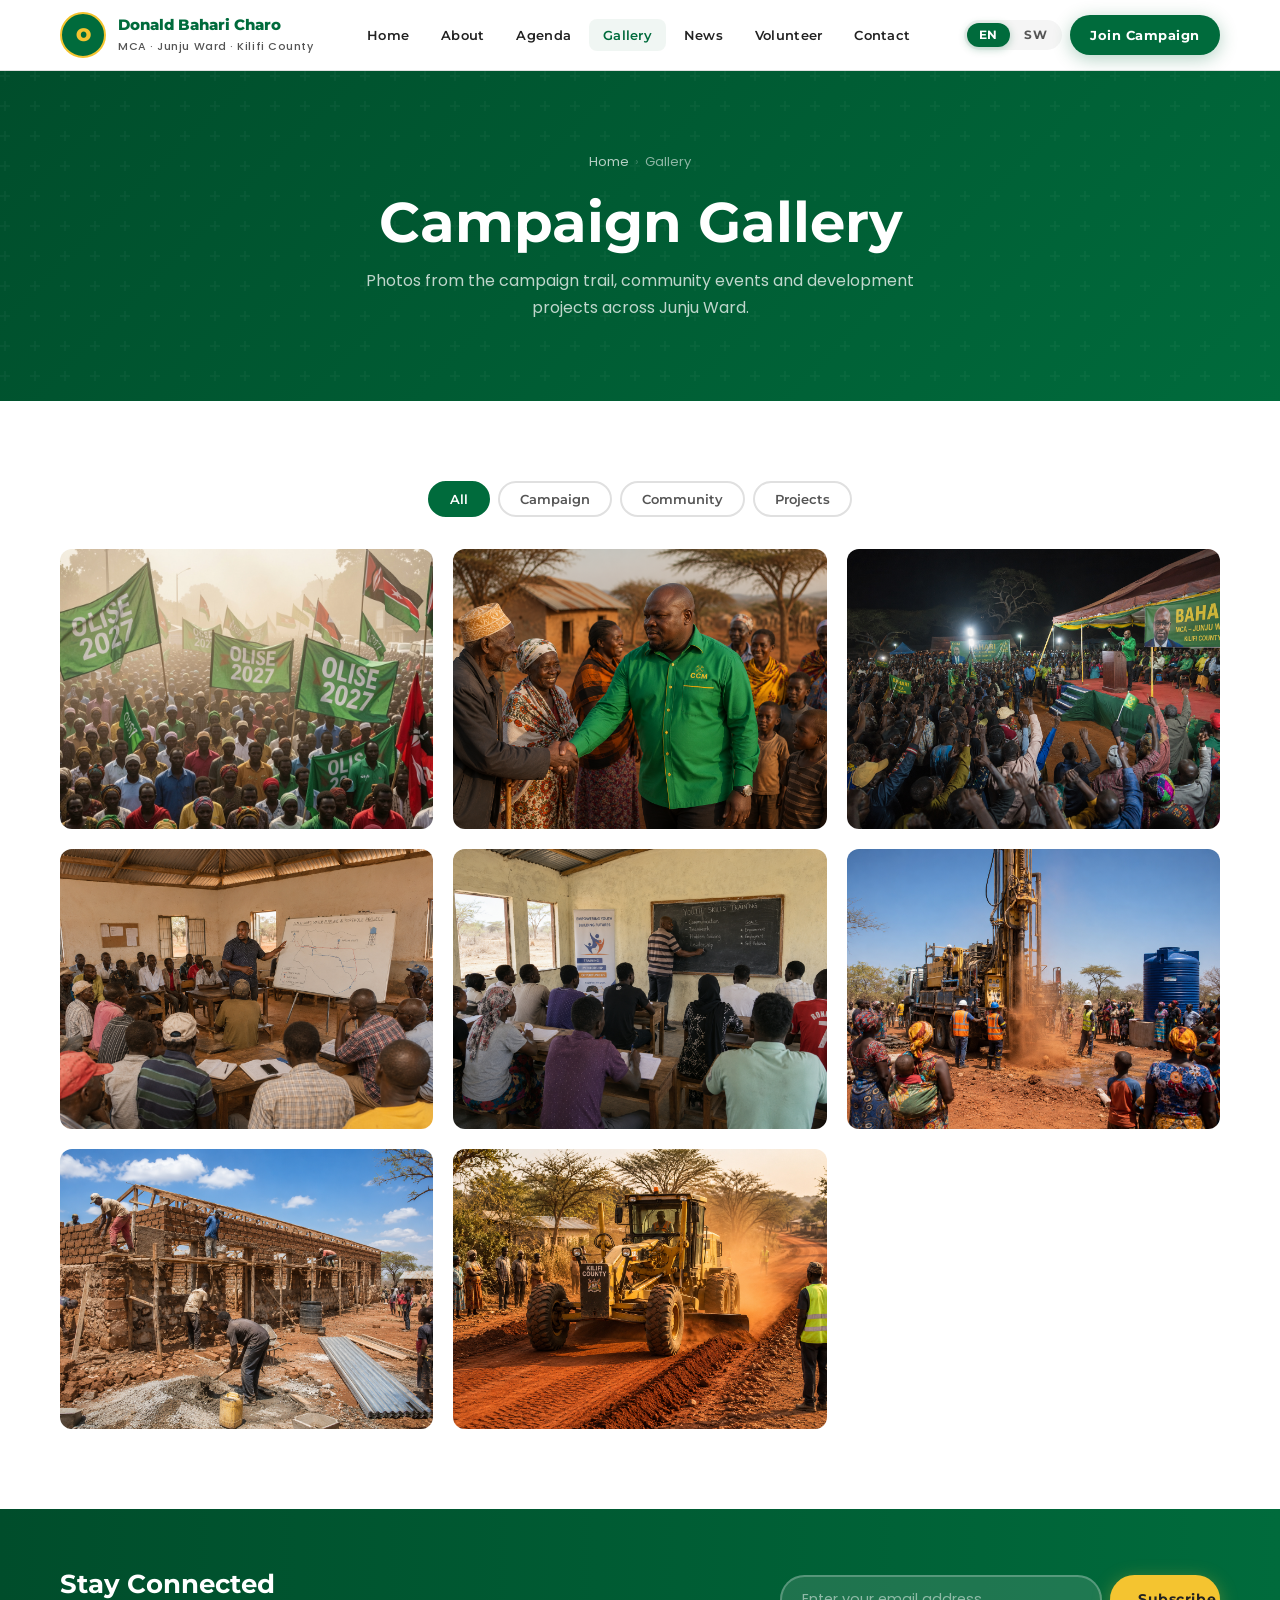
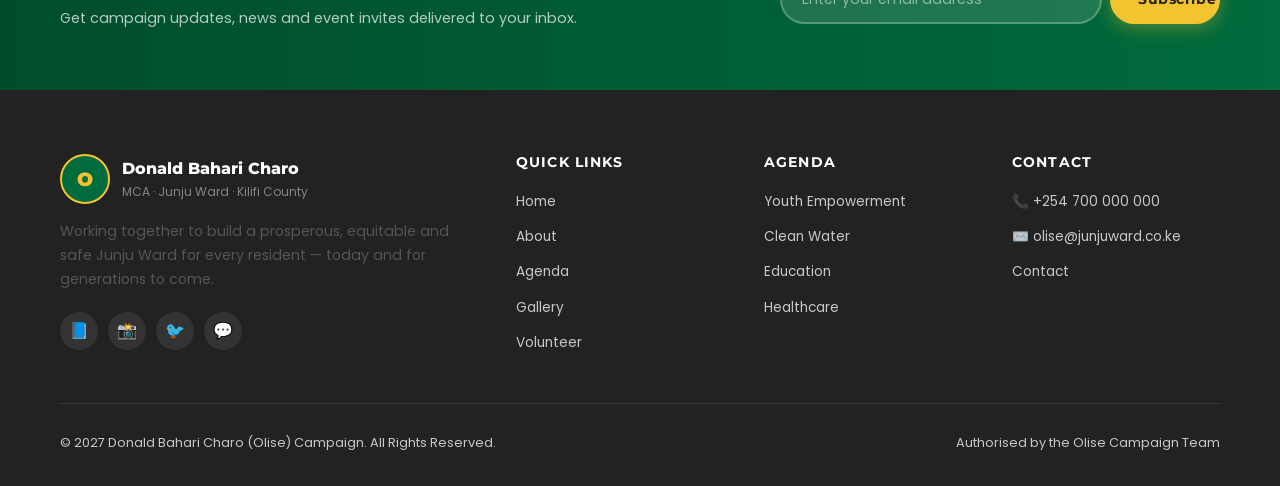
==== commit 025555b3: "Updated website files" ====
--- a/gallery.html
+++ b/gallery.html
@@ -74,91 +74,106 @@
       <button class="filter-btn" data-filter="projects" data-i18n="gallery_filter_projects">Projects</button>
     </div>
     <div class="gallery-grid">
-      <!-- Campaign photos -->
-      <div class="gallery-item fade-in" data-category="campaign">
-        <div class="gallery-placeholder">📣<span>Campaign Launch</span></div>
-        <div class="gallery-overlay">🔍</div>
-      </div>
-      <div class="gallery-item fade-in stagger-1" data-category="campaign">
-        <div class="gallery-placeholder">🤝<span>Meet the People</span></div>
-        <div class="gallery-overlay">🔍</div>
-      </div>
-      <div class="gallery-item fade-in stagger-2" data-category="campaign">
-        <div class="gallery-placeholder">📢<span>Campaign Rally</span></div>
-        <div class="gallery-overlay">🔍</div>
-      </div>
-      <!-- Community events -->
-      <div class="gallery-item fade-in stagger-1" data-category="community">
-        <div class="gallery-placeholder">💧<span>Water Forum</span></div>
-        <div class="gallery-overlay">🔍</div>
-      </div>
-      <div class="gallery-item fade-in stagger-2" data-category="community">
-        <div class="gallery-placeholder">🎓<span>Youth Workshop</span></div>
-        <div class="gallery-overlay">🔍</div>
-      </div>
-      <div class="gallery-item fade-in stagger-3" data-category="community">
-        <div class="gallery-placeholder">🧹<span>Community Cleanup</span></div>
-        <div class="gallery-overlay">🔍</div>
-      </div>
-      <!-- Projects -->
-      <div class="gallery-item fade-in" data-category="projects">
-        <div class="gallery-placeholder">⛏️<span>Borehole Project</span></div>
-        <div class="gallery-overlay">🔍</div>
-      </div>
-      <div class="gallery-item fade-in stagger-1" data-category="projects">
-        <div class="gallery-placeholder">🏫<span>School Construction</span></div>
-        <div class="gallery-overlay">🔍</div>
-      </div>
-      <div class="gallery-item fade-in stagger-2" data-category="projects">
-        <div class="gallery-placeholder">🛣️<span>Road Grading</span></div>
-        <div class="gallery-overlay">🔍</div>
-      </div>
-
-      <!-- Education -->
-      <div class="gallery-item fade-in stagger-1" data-category="community">
-        <div class="gallery-placeholder" style="background:linear-gradient(135deg,#1a6b3c,#2d9e6b);">
-          📚<span>Education Empowerment</span>
-        </div>
-        <div class="gallery-overlay">
-          <div style="text-align:center;padding:16px;">
-            <div style="font-size:2rem;margin-bottom:8px;">📚</div>
-            <div style="font-family:var(--font-display);font-weight:700;font-size:0.85rem;color:var(--gold);">Empowering Education</div>
-            <div style="font-size:0.75rem;color:rgba(255,255,255,0.8);margin-top:4px;">Bursary &amp; ECDE Support Drive</div>
-          </div>
-        </div>
-      </div>
-
-      <!-- Kilimo / Agriculture -->
-      <div class="gallery-item fade-in stagger-2" data-category="projects">
-        <div class="gallery-placeholder" style="background:linear-gradient(135deg,#3a7d44,#6db56d);">
-          🌾<span>Kilimo — Agriculture</span>
-        </div>
-        <div class="gallery-overlay">
-          <div style="text-align:center;padding:16px;">
-            <div style="font-size:2rem;margin-bottom:8px;">🌾</div>
-            <div style="font-family:var(--font-display);font-weight:700;font-size:0.85rem;color:var(--gold);">Kilimo — Maendeleo</div>
-            <div style="font-size:0.75rem;color:rgba(255,255,255,0.8);margin-top:4px;">Modern Farming &amp; Irrigation Demo</div>
-          </div>
-        </div>
-      </div>
-
-      <!-- Community Empowerment -->
-      <div class="gallery-item fade-in stagger-3" data-category="community">
-        <div class="gallery-placeholder" style="background:linear-gradient(135deg,#005a30,#007a45);">
-          🤝<span>Community Empowerment</span>
-        </div>
-        <div class="gallery-overlay">
-          <div style="text-align:center;padding:16px;">
-            <div style="font-size:2rem;margin-bottom:8px;">🤝</div>
-            <div style="font-family:var(--font-display);font-weight:700;font-size:0.85rem;color:var(--gold);">Community Empowerment</div>
-            <div style="font-size:0.75rem;color:rgba(255,255,255,0.8);margin-top:4px;">Women &amp; Youth Baraza, Junju Ward</div>
-          </div>
-        </div>
-      </div>
-    </div>
-    <p style="text-align:center;margin-top:32px;color:var(--gray);font-size:0.88rem;">
-      📸 Add real photos by placing images in the <code>images/gallery/</code> folder and updating the src attributes.
-    </p>
+
+      <!-- Campaign Launch -->
+      <div class="gallery-item fade-in" data-category="campaign" data-src="gallery/Campaign Launch.png">
+        <img class="gallery-item-img" src="gallery/Campaign Launch.png" alt="Campaign Launch — Olise 2027" loading="lazy" />
+        <div class="gallery-overlay">
+          <div class="gallery-caption">
+            <div class="gallery-caption-icon">📣</div>
+            <div class="gallery-caption-title">Campaign Launch</div>
+            <div class="gallery-caption-sub">Olise 2027 · Junju Ward</div>
+          </div>
+        </div>
+      </div>
+
+      <!-- Meet the People -->
+      <div class="gallery-item fade-in stagger-1" data-category="campaign" data-src="gallery/Meet the People.png">
+        <img class="gallery-item-img" src="gallery/Meet the People.png" alt="Meet the People — Door to Door" loading="lazy" />
+        <div class="gallery-overlay">
+          <div class="gallery-caption">
+            <div class="gallery-caption-icon">🤝</div>
+            <div class="gallery-caption-title">Meet the People</div>
+            <div class="gallery-caption-sub">Grassroots Outreach · Junju Villages</div>
+          </div>
+        </div>
+      </div>
+
+      <!-- Campaign Rally -->
+      <div class="gallery-item fade-in stagger-2" data-category="campaign" data-src="gallery/Campaign Rally.png">
+        <img class="gallery-item-img" src="gallery/Campaign Rally.png" alt="Campaign Rally — Bahari MCA Junju Ward" loading="lazy" />
+        <div class="gallery-overlay">
+          <div class="gallery-caption">
+            <div class="gallery-caption-icon">📢</div>
+            <div class="gallery-caption-title">Campaign Rally</div>
+            <div class="gallery-caption-sub">Bahari MCA · Junju Ward Night Rally</div>
+          </div>
+        </div>
+      </div>
+
+      
+
+      <!-- Youth Skills Workshop -->
+      <div class="gallery-item fade-in stagger-2" data-category="community" data-src="gallery/Youth Workshop.png">
+        <img class="gallery-item-img" src="gallery/Youth Workshop.png" alt="Youth Skills Training Workshop" loading="lazy" />
+        <div class="gallery-overlay">
+          <div class="gallery-caption">
+            <div class="gallery-caption-icon">🎓</div>
+            <div class="gallery-caption-title">Youth Skills Workshop</div>
+            <div class="gallery-caption-sub">Empowering Youth · Building Futures</div>
+          </div>
+        </div>
+      </div>
+
+      <!-- Empowering Education -->
+      <div class="gallery-item fade-in stagger-3" data-category="community" data-src="gallery/Empowering Education.png">
+        <img class="gallery-item-img" src="gallery/Empowering Education.png" alt="Empowering Education — Bursary & ECDE Support" loading="lazy" />
+        <div class="gallery-overlay">
+          <div class="gallery-caption">
+            <div class="gallery-caption-icon">📚</div>
+            <div class="gallery-caption-title">Empowering Education</div>
+            <div class="gallery-caption-sub">Bursary &amp; ECDE Support Drive</div>
+          </div>
+        </div>
+      </div>
+
+      <!-- Borehole Drilling -->
+      <div class="gallery-item fade-in" data-category="projects" data-src="gallery/Borehole Project.png">
+        <img class="gallery-item-img" src="gallery/Borehole Project.png" alt="Borehole Drilling Project — Clean Water for Junju" loading="lazy" />
+        <div class="gallery-overlay">
+          <div class="gallery-caption">
+            <div class="gallery-caption-icon">⛏️</div>
+            <div class="gallery-caption-title">Borehole Project</div>
+            <div class="gallery-caption-sub">Clean Water Drilling · Junju Ward</div>
+          </div>
+        </div>
+      </div>
+
+      <!-- School Construction -->
+      <div class="gallery-item fade-in stagger-1" data-category="projects" data-src="gallery/School Construction.png">
+        <img class="gallery-item-img" src="gallery/School Construction.png" alt="School Construction — Education Infrastructure" loading="lazy" />
+        <div class="gallery-overlay">
+          <div class="gallery-caption">
+            <div class="gallery-caption-icon">🏫</div>
+            <div class="gallery-caption-title">School Construction</div>
+            <div class="gallery-caption-sub">Education Infrastructure · Junju Ward</div>
+          </div>
+        </div>
+      </div>
+
+      <!-- Road Grading -->
+      <div class="gallery-item fade-in stagger-2" data-category="projects" data-src="gallery/Road Grading.png">
+        <img class="gallery-item-img" src="gallery/Road Grading.png" alt="Road Grading — Kilifi County Roads Project" loading="lazy" />
+        <div class="gallery-overlay">
+          <div class="gallery-caption">
+            <div class="gallery-caption-icon">🛣️</div>
+            <div class="gallery-caption-title">Road Grading</div>
+            <div class="gallery-caption-sub">Kilifi County Roads · Junju Access</div>
+          </div>
+        </div>
+      </div>
+
+    </div>
   </div>
 </section>
 
@@ -200,7 +215,7 @@
           <a href="#" class="footer-social-link">📘</a>
           <a href="#" class="footer-social-link">📸</a>
           <a href="#" class="footer-social-link">🐦</a>
-          <a href="https://wa.me/254725178255" class="footer-social-link">💬</a>
+          <a href="#" class="footer-social-link">💬</a>
         </div>
       </div>
       <div class="footer-col">
@@ -225,8 +240,8 @@
       <div class="footer-col">
         <h5 data-i18n="footer_contact_col">Contact</h5>
         <ul class="footer-links">
-          <li><a href="tel:+254725178255">📞 +254 725 178 255</a></li>
-          <li><a href="mailto:laventacharo@gmail.com">✉️ laventacharo@gmail.com</a></li>
+          <li><a href="tel:+254700000000">📞 +254 700 000 000</a></li>
+          <li><a href="mailto:olise@junjuward.co.ke">✉️ olise@junjuward.co.ke</a></li>
           <li><a href="contact.html" data-i18n="nav_contact">Contact</a></li>
         </ul>
       </div>
@@ -244,4 +259,3 @@
 <script src="js/animations.js"></script>
 </body>
 </html>
-
